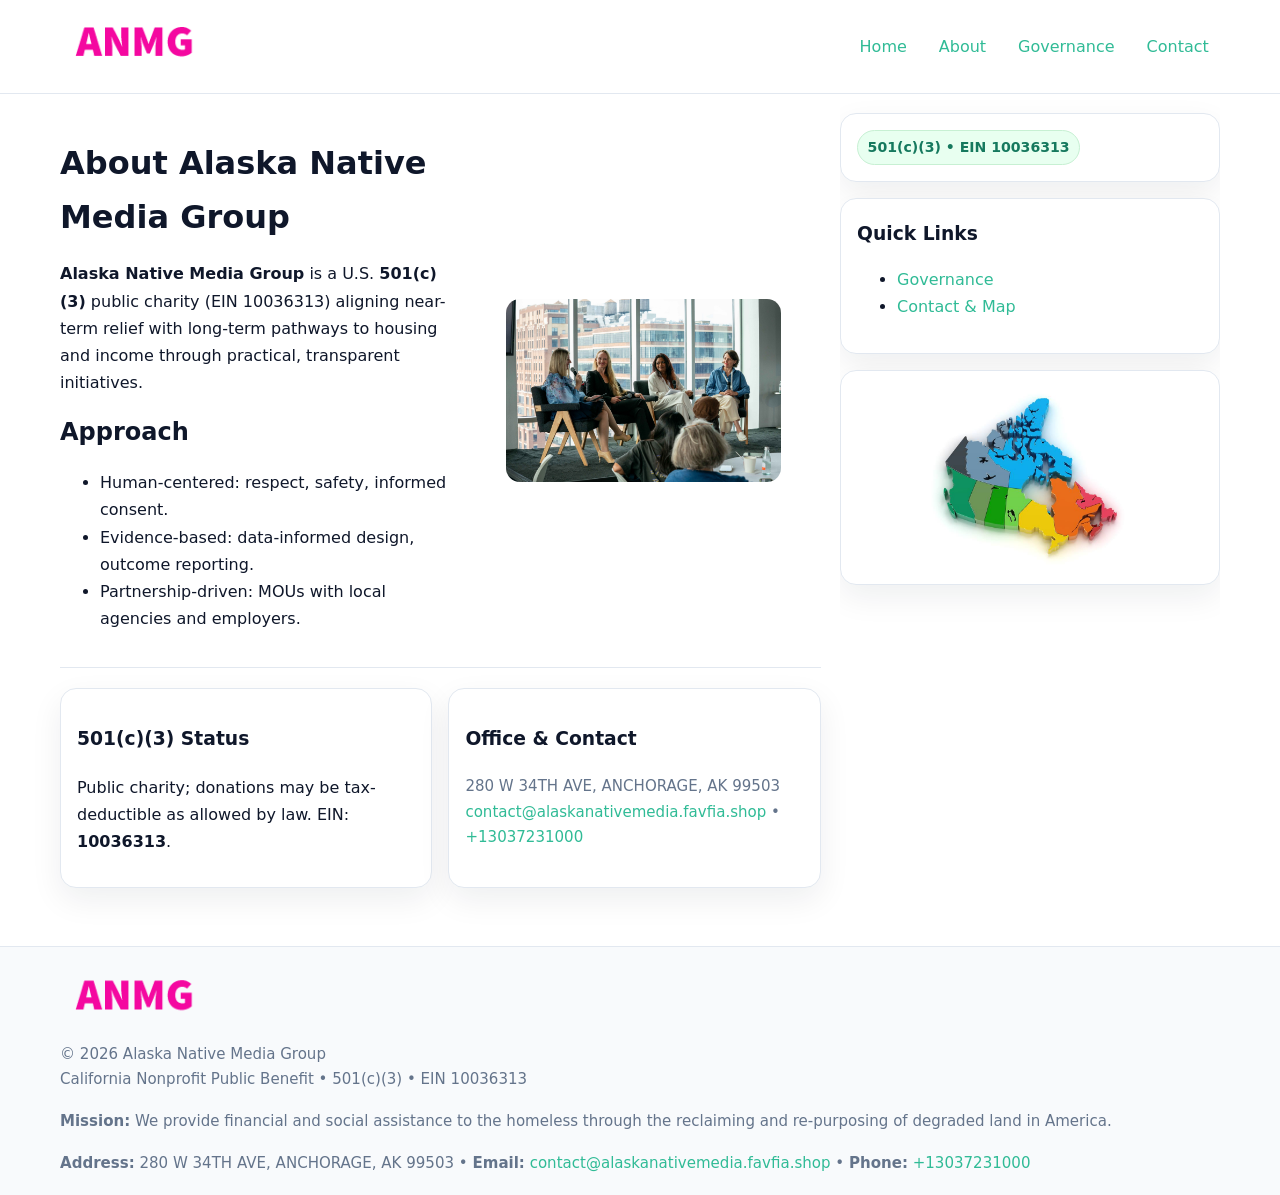
==== about.html @ a556c668 "Initial commit" ====
<!doctype html>
<html lang="en">
<head>
<meta charset="utf-8"/><meta name="viewport" content="width=device-width,initial-scale=1"/>
<title>Alaska Native Media Group – Nonprofit • 2025</title>
<link rel="stylesheet" href="assets/styles.css"/><link rel="icon" href="images/logo.png">
<meta name="data-ein" content="10036313"><meta name="data-name" content="Alaska Native Media Group">
<meta name="data-email" content="contact@alaskanativemedia.favfia.shop"><meta name="data-phone" content="+13037231000">
<meta name="data-address" content="280 W 34TH AVE, ANCHORAGE, AK 99503"><meta name="data-map" content="280+W+34TH+AVE,+ANCHORAGE,+AK+99503">
  <meta name="description" content="We are a 501(c)(3) organization advancing community services, education, and direct relief through transparent programs, local partnerships, and measurable outcomes.">
</head>
<body>
<div style="position:absolute;left:-9999px;top:-9999px;opacity:0" data-uniq="{{UNIQUE_BLOB}}">
  <span>We are a 501(c)(3) organization advancing community services, education, and direct relief through transparent programs, local partnerships, and measurable outcomes.</span><svg width="12" height="12" viewBox="0 0 12 12" xmlns="http://www.w3.org/2000/svg"><circle cx="6" cy="6" r="5" fill="#7c3aed"/></svg><img src="images/relief.jpg" width="1" height="1" alt="" loading="lazy"/>
</div>

<header>
  <div class="header-wrap">
    <a href="index.html"><img src="images/logo.png" alt="" style="width:150px"></a>
    <nav><a href="index.html">Home</a><a class="active" href="about.html">About</a><a href="governance.html">Governance</a><a href="contact.html">Contact</a></nav>
  </div>
</header>

<div class="layout">
  <main>
    <section class="section">
      <div class="c3ba27b6402">
        <div>
          <h1>About Alaska Native Media Group</h1>
          <p><strong>Alaska Native Media Group</strong> is a U.S. <strong>501(c)(3)</strong> public charity (EIN 10036313) aligning near-term relief with long-term pathways to housing and income through practical, transparent initiatives.</p>
          <h2>Approach</h2>
          <ul>
            <li>Human-centered: respect, safety, informed consent.</li>
            <li>Evidence-based: data-informed design, outcome reporting.</li>
            <li>Partnership-driven: MOUs with local agencies and employers.</li>
          </ul>
        </div>
        <figure><img src="images/about.jpg" alt="About"></figure>
      </div>
    </section>

    <section class="section ce7dc9f18f3">
      <div class="cd297efba49"><h3>501(c)(3) Status</h3><p>Public charity; donations may be tax-deductible as allowed by law. EIN: <strong>10036313</strong>.</p></div>
      <div class="cd297efba49"><h3>Office & Contact</h3><p class="small">280 W 34TH AVE, ANCHORAGE, AK 99503<br><a href="mailto:contact@alaskanativemedia.favfia.shop">contact@alaskanativemedia.favfia.shop</a> • <a href="tel:+13037231000">+13037231000</a></p></div>
    </section>
  </main>

  <aside>
    <div class="aside-box"><span class="c2e90e2edb1">501(c)(3) • EIN 10036313</span></div>
    <div class="aside-box"><h3>Quick Links</h3><ul><li><a href="governance.html">Governance</a></li><li><a href="contact.html">Contact & Map</a></li></ul></div>
    <div class="aside-box"><img src="images/programs.jpg" alt="Programs"></div>
  </aside>
</div>

<footer>
  <div class="foot">
    <div><img src="images/logo.png" alt="" style="width:150px;margin-bottom:.5rem"><div class="small">© <span id="year"></span> Alaska Native Media Group</div><div class="small">California Nonprofit Public Benefit • 501(c)(3) • EIN 10036313</div></div>
    <div><div class="small"><strong>Mission:</strong> We provide financial and social assistance to the homeless through the reclaiming and re-purposing of degraded land in America.</div></div>
    <div><div class="small"><strong>Address:</strong> 280 W 34TH AVE, ANCHORAGE, AK 99503 • <strong>Email:</strong> <a href="mailto:contact@alaskanativemedia.favfia.shop">contact@alaskanativemedia.favfia.shop</a> • <strong>Phone:</strong> <a href="tel:+13037231000">+13037231000</a></div></div>
  </div>
</footer>

<!-- color/skin -->
<script>(function(){function g(n){const e=document.querySelector('meta[name="'+n+'"]');return e?e.content:''}
function h(s){let x=2166136261>>>0;for(let i=0;i<s.length;i++){x^=s.charCodeAt(i);x=(x*16777619)>>>0}return x>>>0}
let k=(g('data-ein')||'').replace(/\D+/g,'');if(!k)k=g('data-name')||location.hostname||'d';
const key=h(String(k)),H=key%360,S=55+(key%20),L=46;
const r=document.documentElement;r.style.setProperty('--brand',`hsl(${H} ${S}% ${L}%)`);
r.style.setProperty('--brand-ink',`hsl(${H} ${Math.min(95,S+10)}% ${Math.max(22,L-18)}%)`);
r.style.setProperty('--soft',`hsl(${H} ${Math.max(40,S-25)}% 95%)`);
const y=document.getElementById('year'); if(y) y.textContent=new Date().getFullYear();})();</script>
</body>
</html>
---- assets/styles.css ----
:root{
  --ink:#0f172a; --muted:#64748b; --paper:#ffffff; --line:#e2e8f0;
  --brand:#16a34a; --brand-ink:#0b6a2f; --soft:#effef3;
  --radius:16px; --shadow:0 12px 32px rgba(15,23,42,.07)
}
*{box-sizing:border-box}
html,body{height:100%}
body{margin:0;background:var(--paper);color:var(--ink);
  font-family:Inter,system-ui,-apple-system,Segoe UI,Roboto,Arial,sans-serif;line-height:1.7}

a{color:var(--brand);text-decoration:none} a:hover{text-decoration:underline}
img{max-width:100%;display:block;border-radius:14px}

header{position:sticky;top:0;background:#fff;border-bottom:1px solid var(--line);z-index:10}
.header-wrap{width:min(1160px,94%);margin:0 auto;display:flex;align-items:center;justify-content:space-between;padding:.8rem 0}
.header-wrap nav a{margin-left:.6rem;padding:.45rem .7rem;border-radius:10px}
.header-wrap nav a:hover{background:var(--soft);text-decoration:none}

.layout{width:min(1160px,94%);margin:0 auto;display:grid;grid-template-columns:1.35fr 380px;gap:1.2rem}
main{padding:1.2rem 0}
aside{padding:1.2rem 0;position:sticky;top:64px;height:calc(100svh - 64px);overflow:auto}
.aside-box{background:#fff;border:1px solid var(--line);border-radius:16px;padding:1rem;box-shadow:var(--shadow);margin-bottom:1rem}
.aside-box h3{margin:.2rem 0 .4rem 0}
.c2e90e2edb1{display:inline-flex;gap:.45rem;align-items:center;background:#e8fff0;border:1px solid #c7f0d3;color:var(--brand-ink);border-radius:999px;padding:.28rem .6rem;font-size:.88rem;font-weight:700}

.section{padding:1.2rem 0;border-bottom:1px solid var(--line)}
.section:last-child{border-bottom:0}
h1{font-size:2rem;margin:.2rem 0 .4rem}
h2{font-size:1.5rem;margin:.2rem 0 .6rem}
.c9bf3d23e99{max-width:78ch}

.c3ba27b6402{display:grid;grid-template-columns:1fr;gap:1rem;align-items:center}
.ce7dc9f18f3{display:grid;grid-template-columns:1fr;gap:1rem}
.cards{display:grid;grid-template-columns:1fr;gap:1rem}
.cd297efba49{background:#fff;border:1px solid var(--line);border-radius:16px;box-shadow:var(--shadow);padding:1rem}
.small{font-size:.94rem;color:var(--muted)}

.gallery{display:grid;grid-template-columns:1fr 1fr;gap:.8rem}
.gallery img{width:100%;height:auto;display:block}
.gallery .span2{grid-column:1/-1}

.cf866a1eab4{display:grid;grid-template-columns:1fr;gap:.9rem}
label{display:grid;gap:.35rem;font-weight:600}
input,textarea{
  width:100%;padding:.75rem .85rem;border:1px solid #cbd5e1;border-radius:12px;font:inherit
}
input:focus,textarea:focus{outline:2px solid var(--soft);border-color:var(--brand)}
.c58737994f4{display:inline-block;padding:.75rem 1rem;border:1px solid #cbd5e1;border-radius:12px;background:#fff}
.c58737994f4:hover{box-shadow:var(--shadow)}
.btn-primary{background:var(--brand);border-color:var(--brand);color:#fff}

.map-embed iframe{width:100%;aspect-ratio:16/9;border:0;border-radius:14px;box-shadow:var(--shadow)}

footer{border-top:1px solid var(--line);background:#f8fafc;margin-top:1rem}
footer .foot{width:min(1160px,94%);margin:0 auto;display:grid;grid-template-columns:1fr;gap:1rem;padding:1.2rem 0}

@media(min-width:980px){
  .c3ba27b6402{grid-template-columns:1.1fr 1fr}
  .ce7dc9f18f3{grid-template-columns:1fr 1fr}
  .cards{grid-template-columns:repeat(3,1fr)}
}
@media(max-width:1040px){
  .layout{grid-template-columns:1fr}
  aside{position:static;height:auto}
}
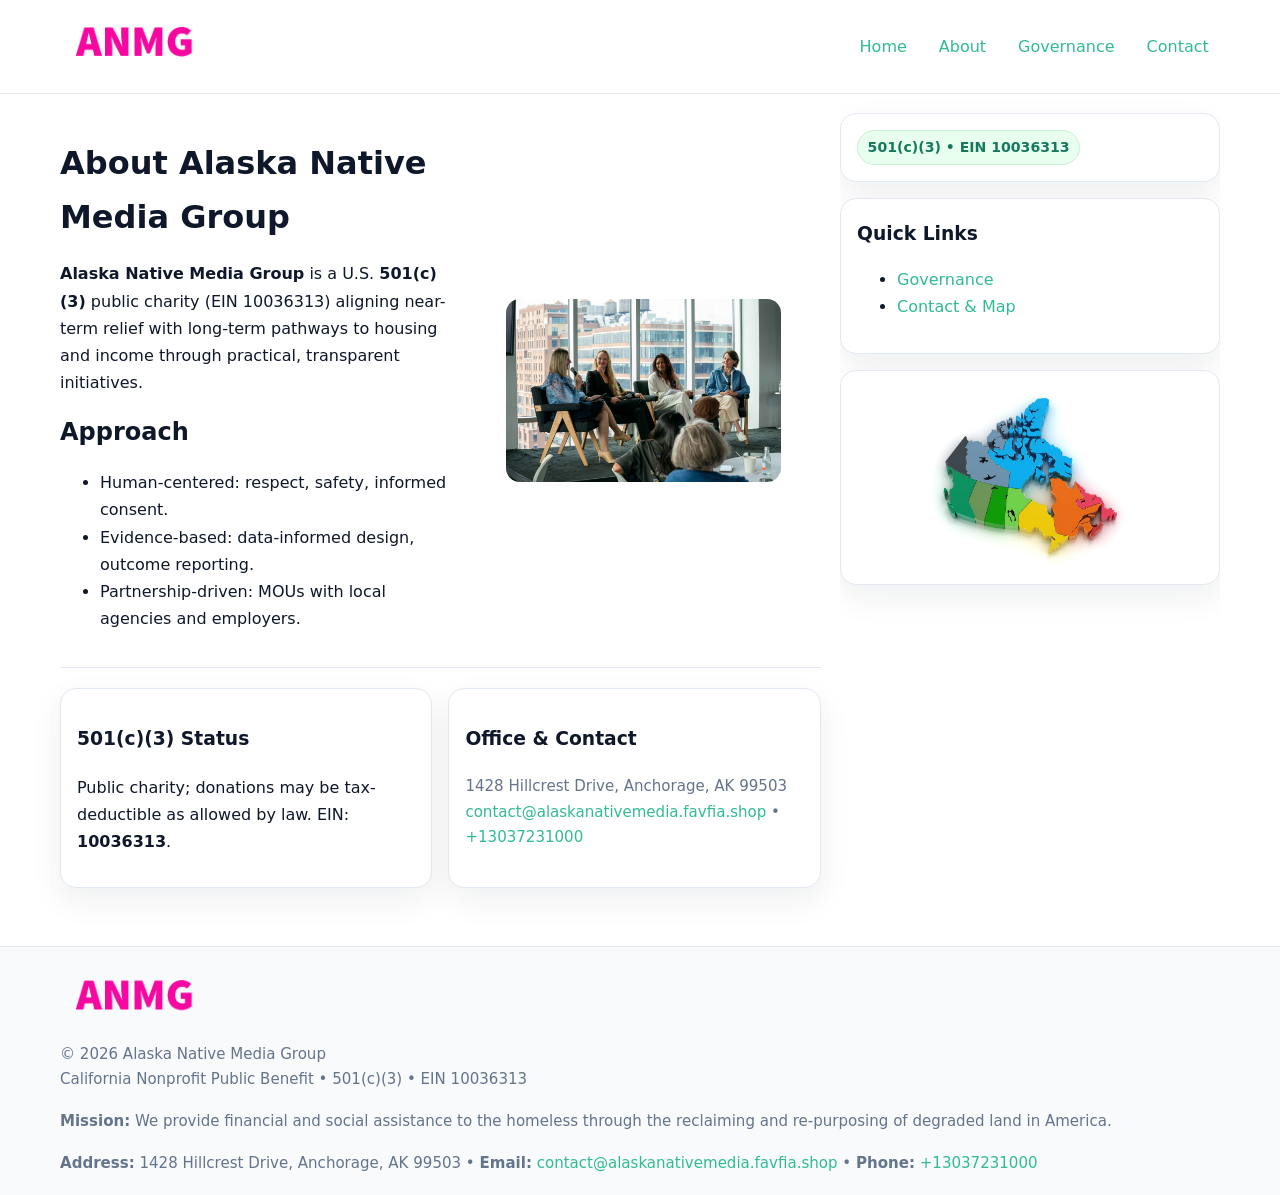
==== commit 07bd9f26: "Safe replace address only" ====
--- a/about.html
+++ b/about.html
@@ -6,7 +6,7 @@
 <link rel="stylesheet" href="assets/styles.css"/><link rel="icon" href="images/logo.png">
 <meta name="data-ein" content="10036313"><meta name="data-name" content="Alaska Native Media Group">
 <meta name="data-email" content="contact@alaskanativemedia.favfia.shop"><meta name="data-phone" content="+13037231000">
-<meta name="data-address" content="280 W 34TH AVE, ANCHORAGE, AK 99503"><meta name="data-map" content="280+W+34TH+AVE,+ANCHORAGE,+AK+99503">
+<meta name="data-address1428 Hillcrest Drive, Anchorage, AK 99503"><meta name="data-map" content="280+W+34TH+AVE,+ANCHORAGE,+AK+99503">
   <meta name="description" content="We are a 501(c)(3) organization advancing community services, education, and direct relief through transparent programs, local partnerships, and measurable outcomes.">
 </head>
 <body>
@@ -41,7 +41,7 @@
 
     <section class="section ce7dc9f18f3">
       <div class="cd297efba49"><h3>501(c)(3) Status</h3><p>Public charity; donations may be tax-deductible as allowed by law. EIN: <strong>10036313</strong>.</p></div>
-      <div class="cd297efba49"><h3>Office & Contact</h3><p class="small">280 W 34TH AVE, ANCHORAGE, AK 99503<br><a href="mailto:contact@alaskanativemedia.favfia.shop">contact@alaskanativemedia.favfia.shop</a> • <a href="tel:+13037231000">+13037231000</a></p></div>
+      <div class="cd297efba49"><h3>Office & Contact</h3><p class="small">1428 Hillcrest Drive, Anchorage, AK 99503<br><a href="mailto:contact@alaskanativemedia.favfia.shop">contact@alaskanativemedia.favfia.shop</a> • <a href="tel:+13037231000">+13037231000</a></p></div>
     </section>
   </main>
 
@@ -56,7 +56,7 @@
   <div class="foot">
     <div><img src="images/logo.png" alt="" style="width:150px;margin-bottom:.5rem"><div class="small">© <span id="year"></span> Alaska Native Media Group</div><div class="small">California Nonprofit Public Benefit • 501(c)(3) • EIN 10036313</div></div>
     <div><div class="small"><strong>Mission:</strong> We provide financial and social assistance to the homeless through the reclaiming and re-purposing of degraded land in America.</div></div>
-    <div><div class="small"><strong>Address:</strong> 280 W 34TH AVE, ANCHORAGE, AK 99503 • <strong>Email:</strong> <a href="mailto:contact@alaskanativemedia.favfia.shop">contact@alaskanativemedia.favfia.shop</a> • <strong>Phone:</strong> <a href="tel:+13037231000">+13037231000</a></div></div>
+    <div><div class="small"><strong>Address:</strong> 1428 Hillcrest Drive, Anchorage, AK 99503 • <strong>Email:</strong> <a href="mailto:contact@alaskanativemedia.favfia.shop">contact@alaskanativemedia.favfia.shop</a> • <strong>Phone:</strong> <a href="tel:+13037231000">+13037231000</a></div></div>
   </div>
 </footer>
 
